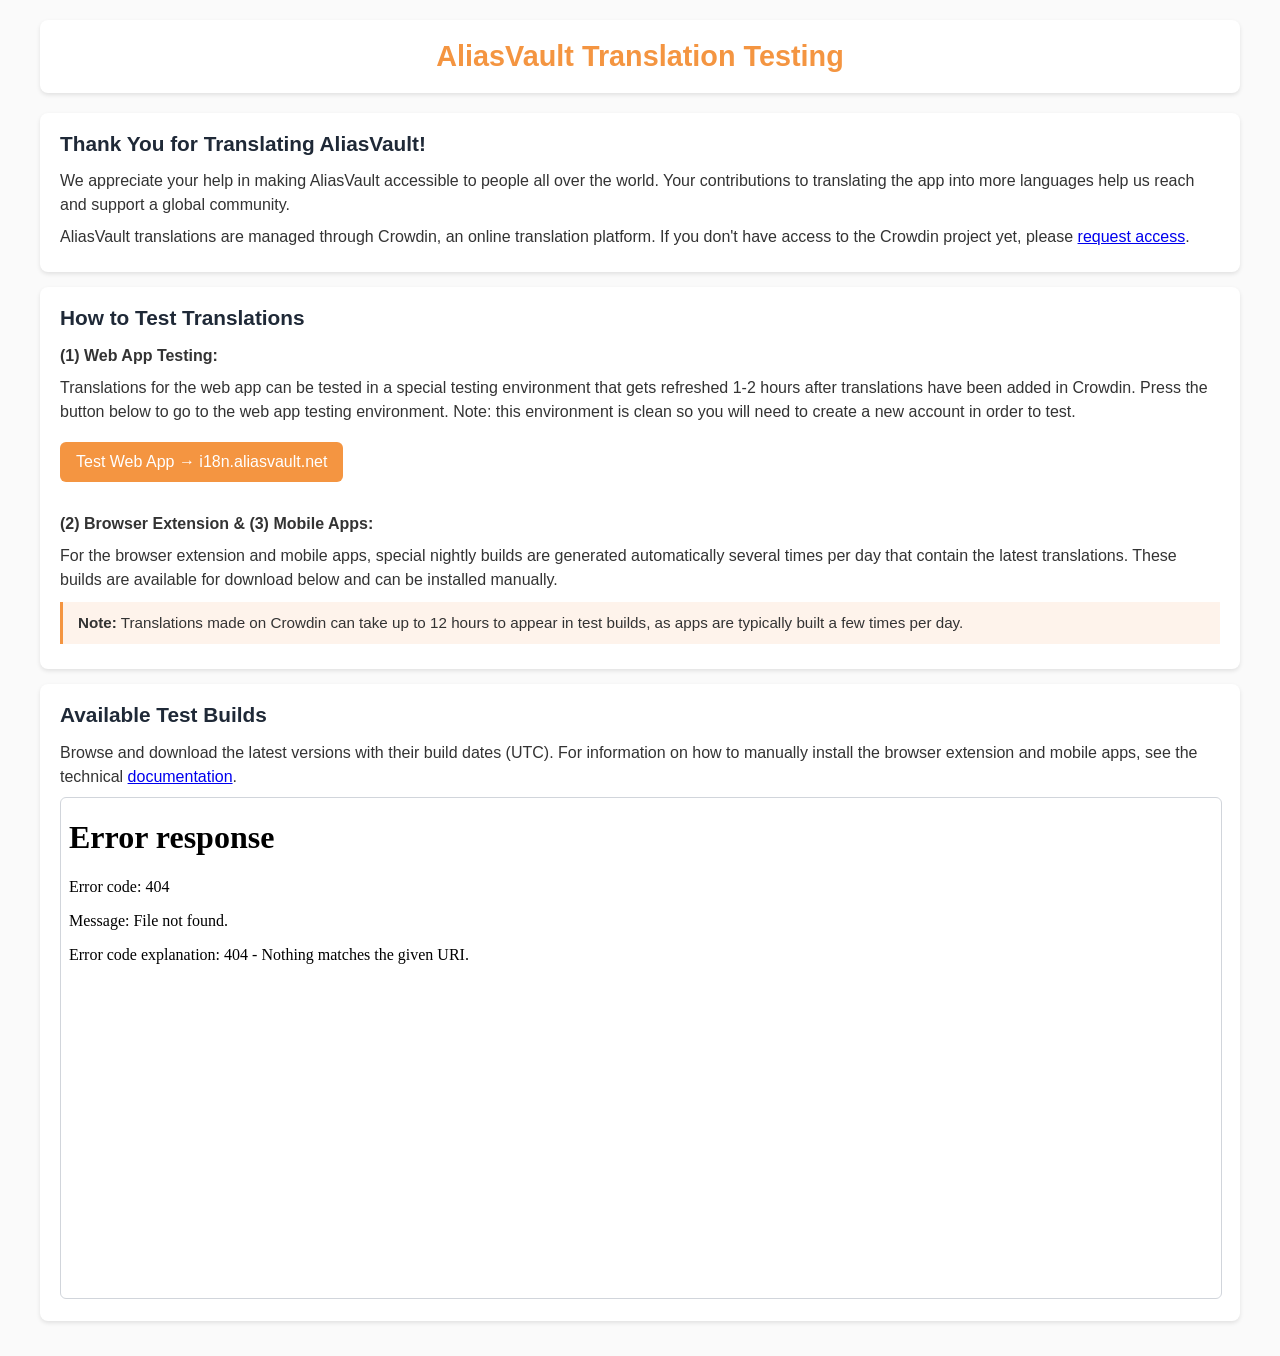
==== i18n/index.html @ f3545035 "Update index.html" ====
<!DOCTYPE html>
<html lang="en">
<head>
    <meta charset="UTF-8">
    <meta name="viewport" content="width=device-width, initial-scale=1.0">
    <title>AliasVault - Translation Testing</title>
    <style>
        body {
            font-family: -apple-system, BlinkMacSystemFont, 'Segoe UI', Roboto, sans-serif;
            max-width: 1200px;
            margin: 0 auto;
            padding: 20px;
            background: #fafafa;
            color: #333;
            line-height: 1.5;
        }

        .header {
            text-align: center;
            margin-bottom: 20px;
            padding: 15px;
            background: white;
            border-radius: 8px;
            box-shadow: 0 2px 4px rgba(0,0,0,0.1);
        }

        .header h1 {
            margin: 0;
            color: #f49541;
            font-size: 1.8em;
        }

        .section {
            background: white;
            margin: 15px 0;
            padding: 15px 20px;
            border-radius: 8px;
            box-shadow: 0 2px 4px rgba(0,0,0,0.1);
        }

        .section h2 {
            margin: 0 0 10px 0;
            color: #1f2937;
            font-size: 1.3em;
        }

        .section p {
            margin: 8px 0;
        }

        .test-link {
            display: inline-block;
            background: #f49541;
            color: white;
            padding: 8px 16px;
            border-radius: 6px;
            text-decoration: none;
            font-weight: 500;
            margin: 10px 0;
        }

        .test-link:hover {
            background: #e27f2e;
        }

        .note {
            background: #fef3eb;
            border-left: 3px solid #f49541;
            padding: 10px 15px;
            margin: 10px 0;
            font-size: 0.95em;
        }

        iframe {
            width: 100%;
            height: 500px;
            border: 1px solid #d1d5db;
            border-radius: 6px;
            background: white;
        }

        .link {
            color: #f49541;
            text-decoration: none;
        }

        .link:hover {
            text-decoration: underline;
        }
    </style>
</head>
<body>
    <div class="header">
        <h1>AliasVault Translation Testing</h1>
    </div>

    <div class="section">
        <h2>Thank You for Translating AliasVault!</h2>
        <p>
            We appreciate your help in making AliasVault accessible to people all over the world. Your contributions to translating the app into more languages help us reach and support a global community.
        </p>
        <p>
            AliasVault translations are managed through Crowdin, an online translation platform. If you don't have access to the Crowdin project yet, please <a href="https://crowdin.com/project/aliasvault" target="_blank">request access</a>.
        </p>
    </div>

    <div class="section">
        <h2>How to Test Translations</h2>

        <p><strong>(1) Web App Testing:</strong></p>
        <p>Translations for the web app can be tested in a special testing environment that gets refreshed 1-2 hours after translations have been added in Crowdin. Press the button below to go to the web app testing environment. Note: this environment is clean so you will need to create a new account in order to test.</p>
        <a href="https://i18n.aliasvault.net" class="test-link">Test Web App → i18n.aliasvault.net</a>

        <p style="margin-top: 20px;"><strong>(2) Browser Extension & (3) Mobile Apps:</strong></p>
        <p>For the browser extension and mobile apps, special nightly builds are generated automatically several times per day that contain the latest translations. These builds are available for download below and can be installed manually.</p>

        <div class="note">
            <strong>Note:</strong> Translations made on Crowdin can take up to 12 hours to appear in test builds, as apps are typically built a few times per day.
        </div>
    </div>

    <div class="section">
        <h2>Available Test Builds</h2>
        <p>Browse and download the latest versions with their build dates (UTC). For information on how to manually install the browser extension and mobile apps, see the technical <a href="https://docs.aliasvault.net/">documentation</a>.</p>
        <iframe src="/i18n/files/" title="Translation Build Files"></iframe>
    </div>
</body>
</html>
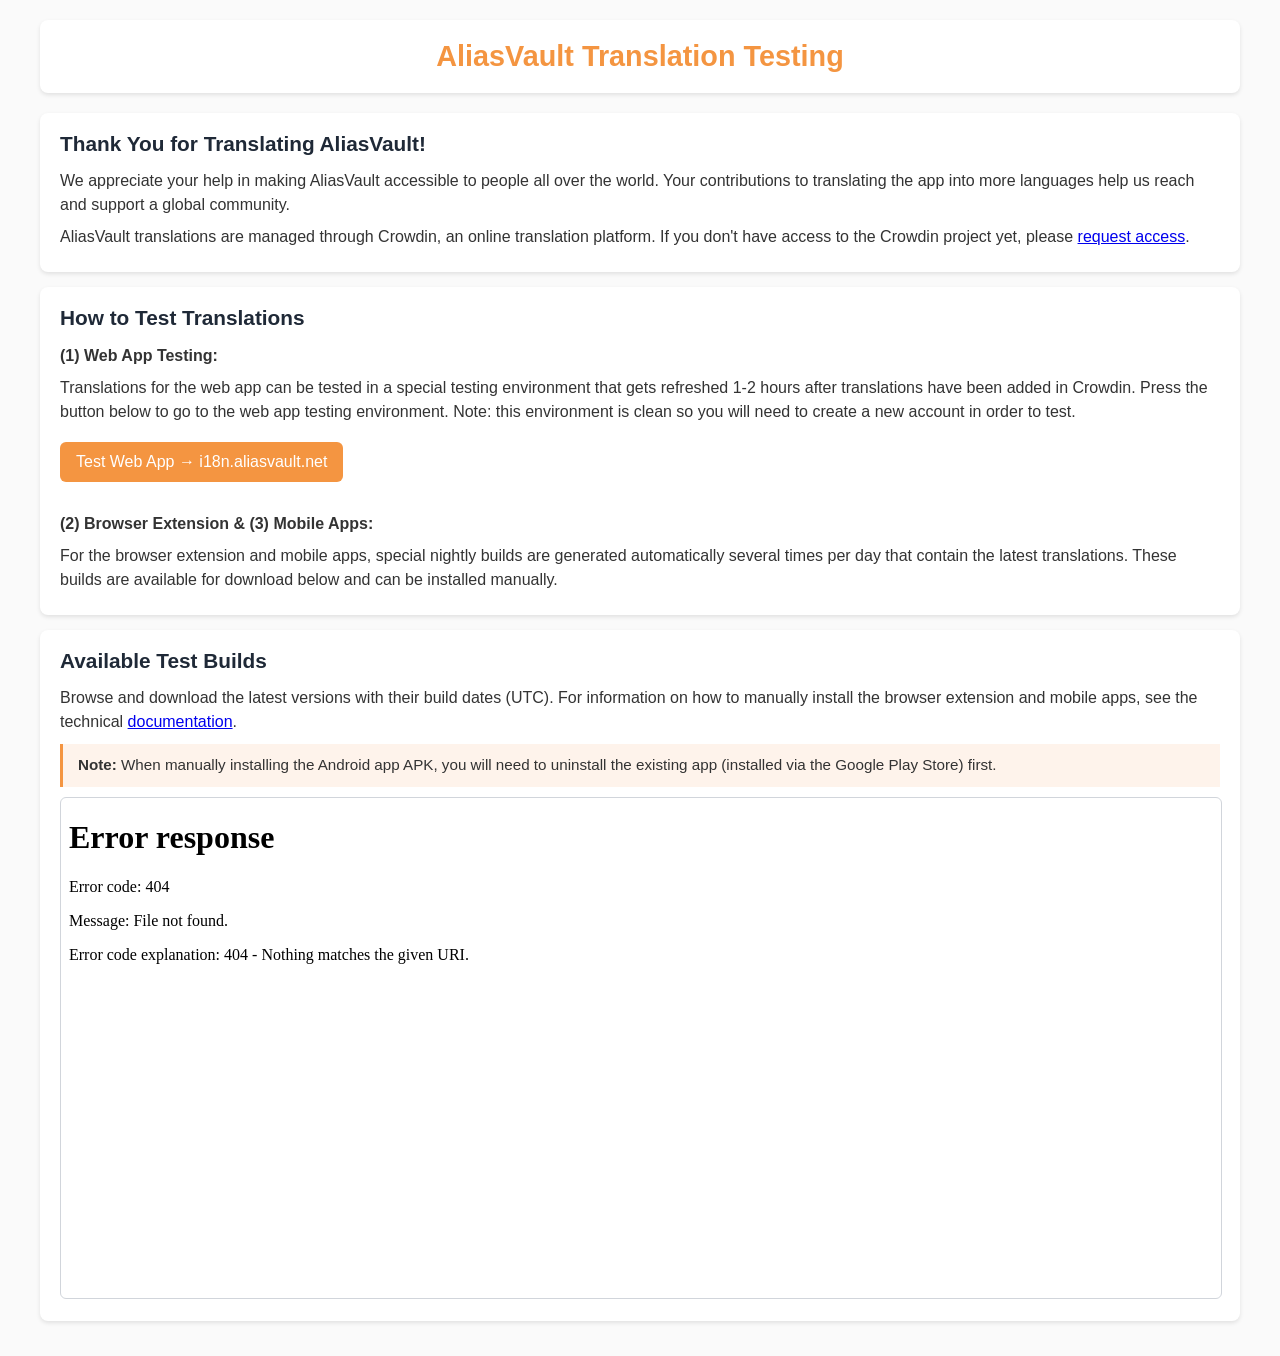
==== commit cd65cdc3: "Update index.html" ====
--- a/i18n/index.html
+++ b/i18n/index.html
@@ -113,15 +113,14 @@
 
         <p style="margin-top: 20px;"><strong>(2) Browser Extension & (3) Mobile Apps:</strong></p>
         <p>For the browser extension and mobile apps, special nightly builds are generated automatically several times per day that contain the latest translations. These builds are available for download below and can be installed manually.</p>
-
-        <div class="note">
-            <strong>Note:</strong> Translations made on Crowdin can take up to 12 hours to appear in test builds, as apps are typically built a few times per day.
-        </div>
     </div>
 
     <div class="section">
         <h2>Available Test Builds</h2>
         <p>Browse and download the latest versions with their build dates (UTC). For information on how to manually install the browser extension and mobile apps, see the technical <a href="https://docs.aliasvault.net/">documentation</a>.</p>
+        <div class="note">
+            <strong>Note:</strong> When manually installing the Android app APK, you will need to uninstall the existing app (installed via the Google Play Store) first.
+        </div>
         <iframe src="/i18n/files/" title="Translation Build Files"></iframe>
     </div>
 </body>
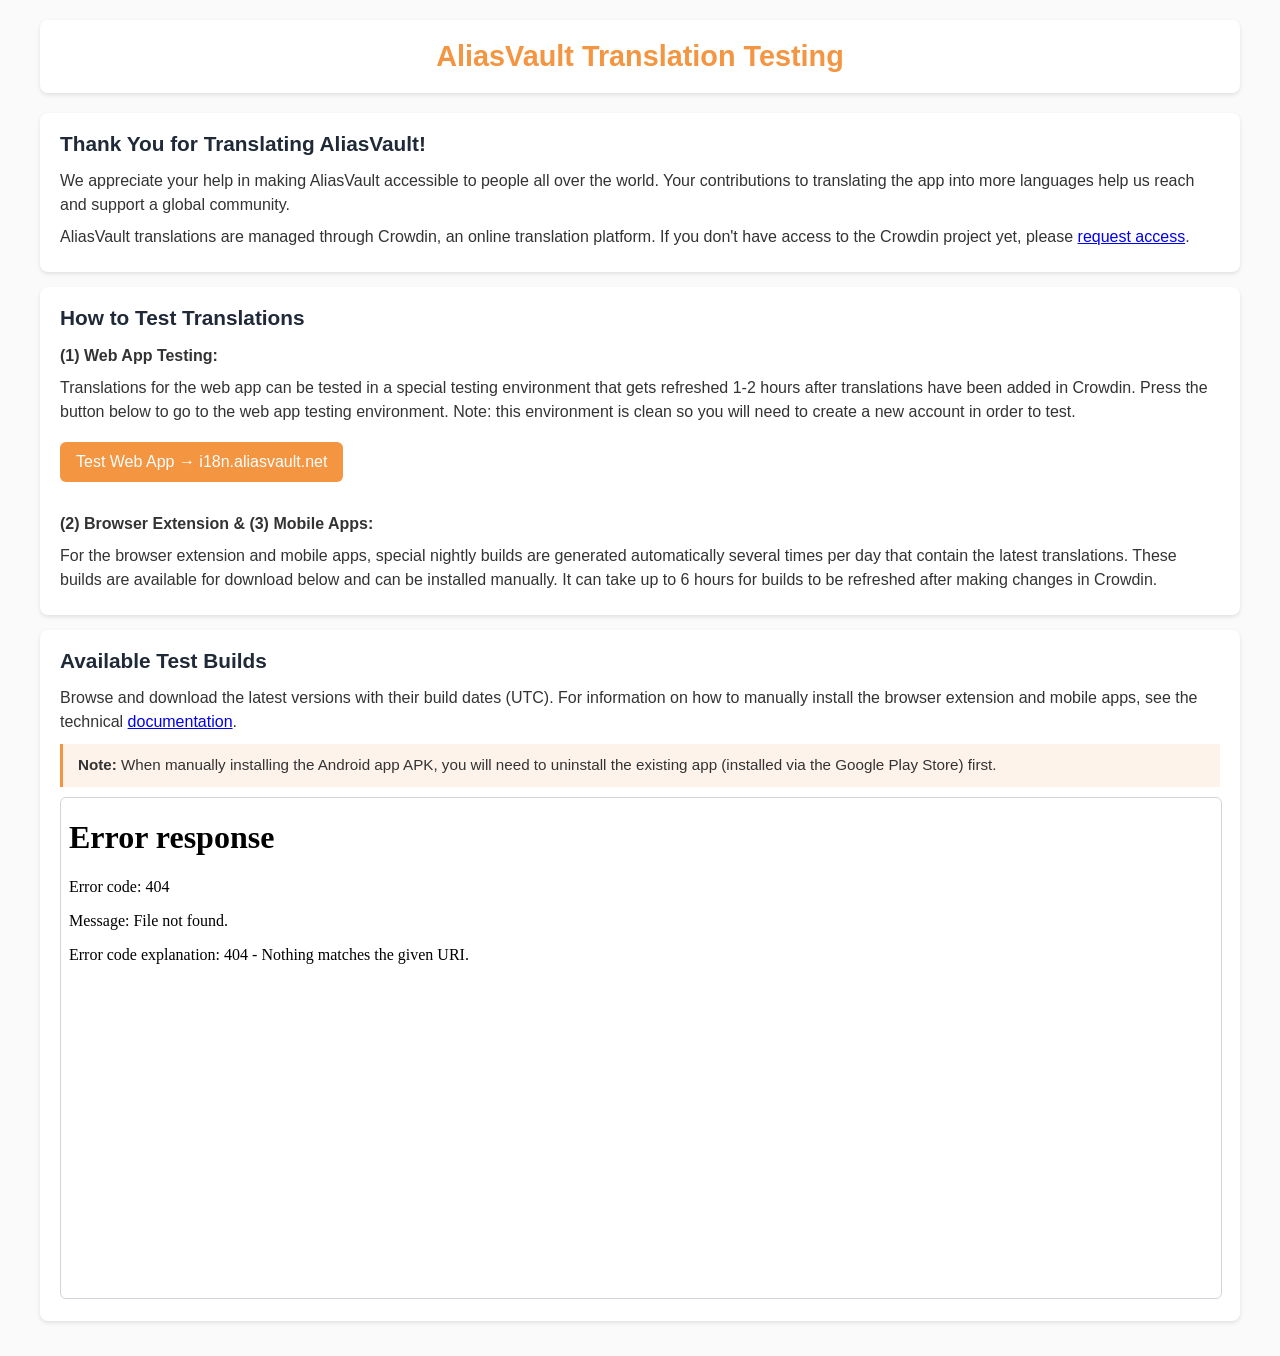
==== commit df4a9724: "Update index.html" ====
--- a/i18n/index.html
+++ b/i18n/index.html
@@ -112,7 +112,7 @@
         <a href="https://i18n.aliasvault.net" class="test-link">Test Web App → i18n.aliasvault.net</a>
 
         <p style="margin-top: 20px;"><strong>(2) Browser Extension & (3) Mobile Apps:</strong></p>
-        <p>For the browser extension and mobile apps, special nightly builds are generated automatically several times per day that contain the latest translations. These builds are available for download below and can be installed manually.</p>
+        <p>For the browser extension and mobile apps, special nightly builds are generated automatically several times per day that contain the latest translations. These builds are available for download below and can be installed manually. It can take up to 6 hours for builds to be refreshed after making changes in Crowdin.</p>
     </div>
 
     <div class="section">
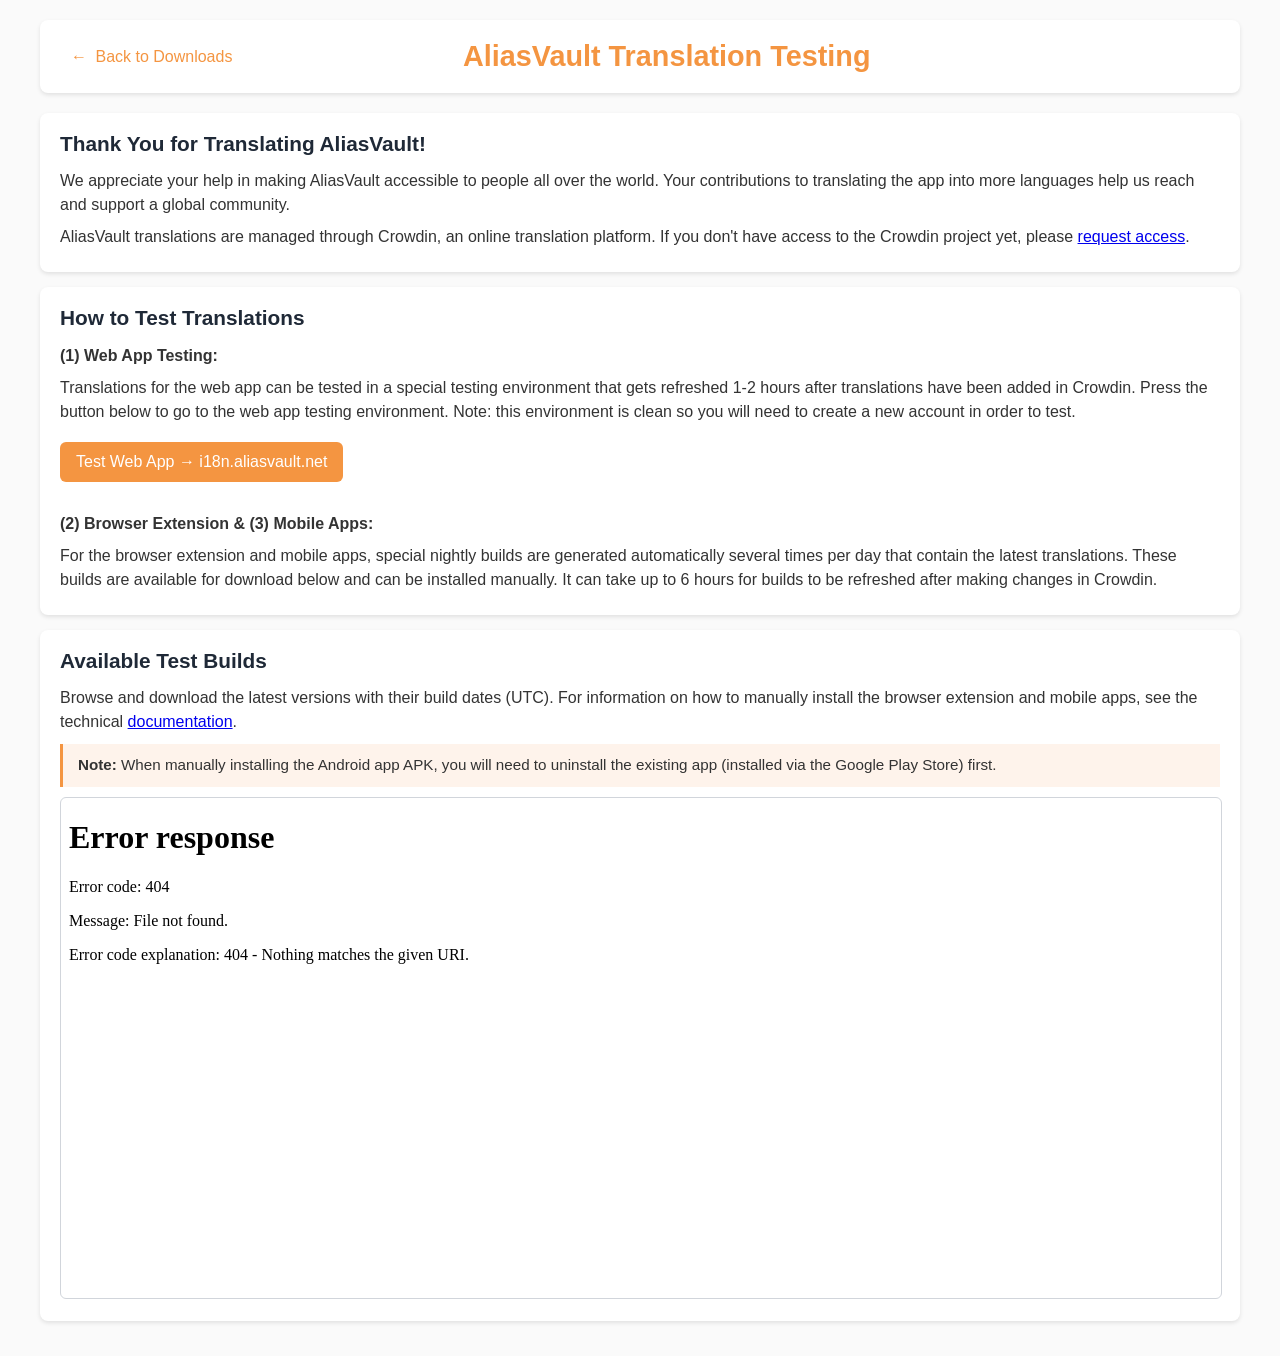
==== commit 094a8c7f: "Add back button" ====
--- a/i18n/index.html
+++ b/i18n/index.html
@@ -16,7 +16,9 @@
         }
 
         .header {
-            text-align: center;
+            display: flex;
+            align-items: center;
+            justify-content: space-between;
             margin-bottom: 20px;
             padding: 15px;
             background: white;
@@ -28,6 +30,8 @@
             margin: 0;
             color: #f49541;
             font-size: 1.8em;
+            flex: 1;
+            text-align: center;
         }
 
         .section {
@@ -87,11 +91,34 @@
         .link:hover {
             text-decoration: underline;
         }
+
+        .back-button {
+            display: inline-block;
+            color: #f49541;
+            text-decoration: none;
+            padding: 8px 16px;
+            font-weight: 500;
+            border-radius: 6px;
+            transition: all 0.2s ease;
+            white-space: nowrap;
+        }
+
+        .back-button:hover {
+            background: #fef3eb;
+            color: #e27f2e;
+        }
+
+        .back-button::before {
+            content: "← ";
+            margin-right: 4px;
+        }
     </style>
 </head>
 <body>
     <div class="header">
+        <a href="../" class="back-button">Back to Downloads</a>
         <h1>AliasVault Translation Testing</h1>
+        <div style="width: 140px;"></div>
     </div>
 
     <div class="section">
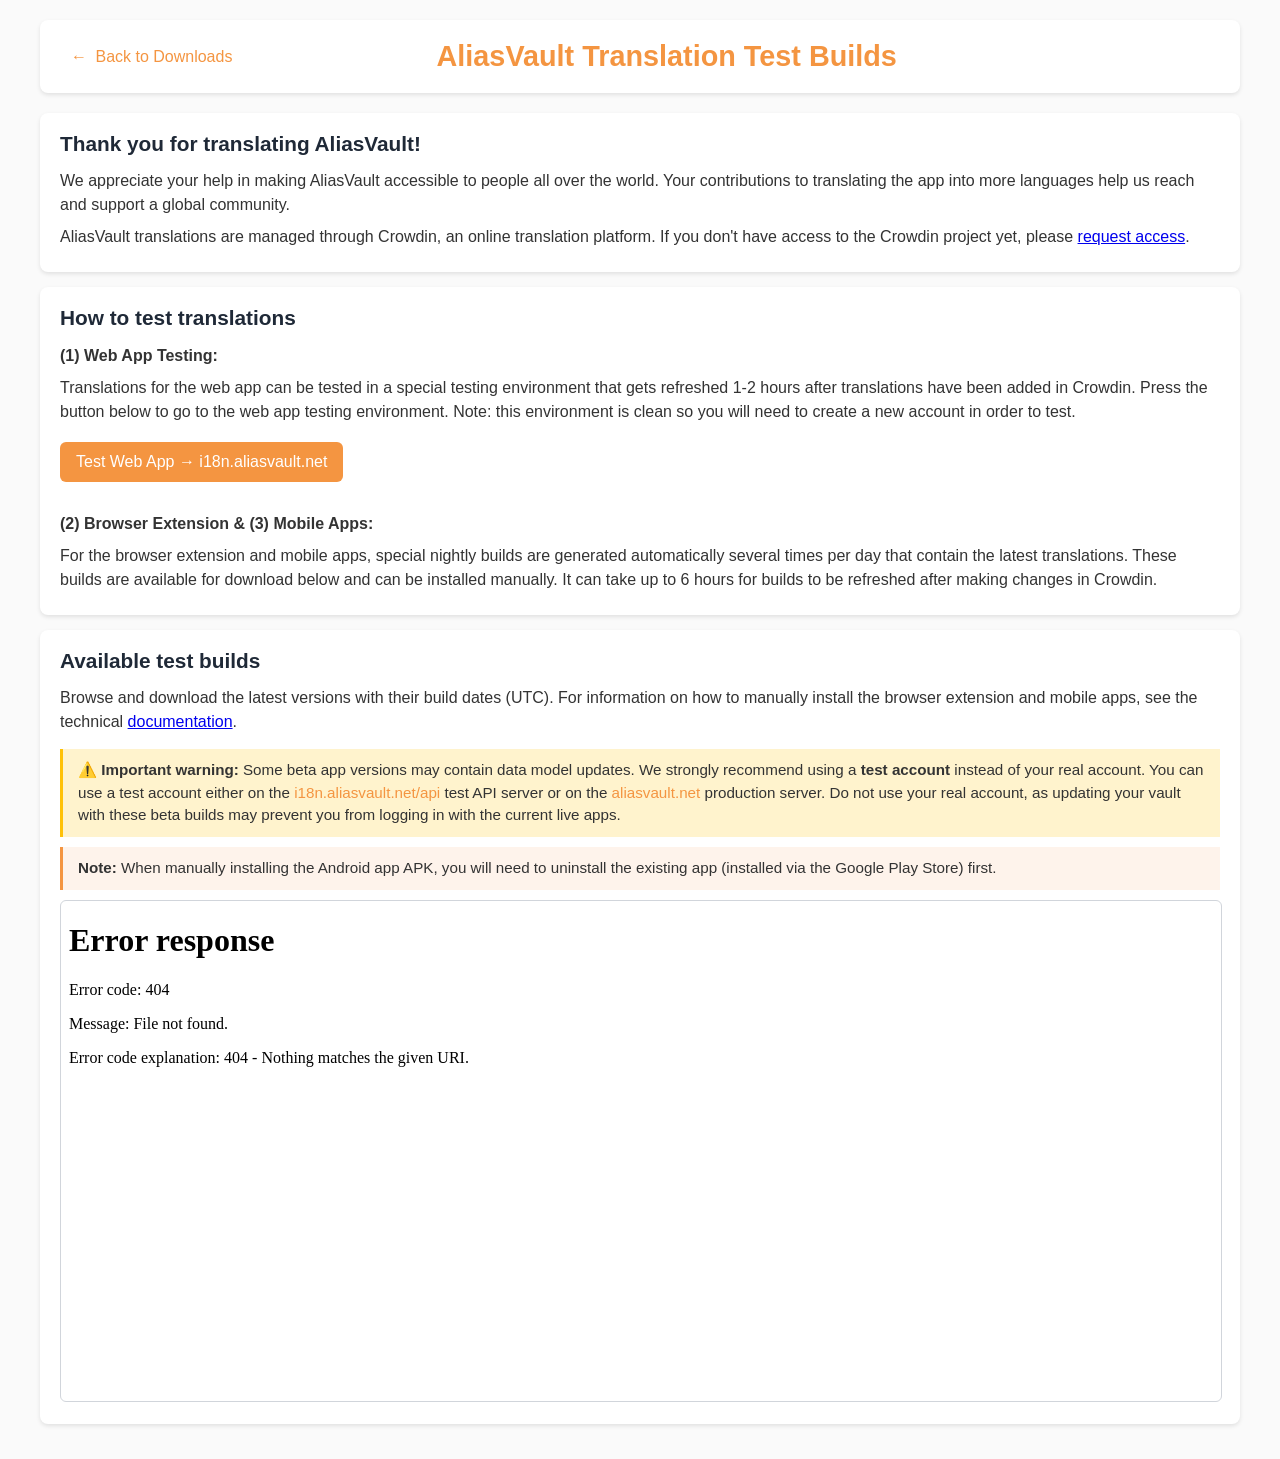
==== commit cc956b22: "Update instructions" ====
--- a/i18n/index.html
+++ b/i18n/index.html
@@ -117,12 +117,12 @@
 <body>
     <div class="header">
         <a href="../" class="back-button">Back to Downloads</a>
-        <h1>AliasVault Translation Testing</h1>
+        <h1>AliasVault Translation Test Builds</h1>
         <div style="width: 140px;"></div>
     </div>
 
     <div class="section">
-        <h2>Thank You for Translating AliasVault!</h2>
+        <h2>Thank you for translating AliasVault!</h2>
         <p>
             We appreciate your help in making AliasVault accessible to people all over the world. Your contributions to translating the app into more languages help us reach and support a global community.
         </p>
@@ -132,7 +132,7 @@
     </div>
 
     <div class="section">
-        <h2>How to Test Translations</h2>
+        <h2>How to test translations</h2>
 
         <p><strong>(1) Web App Testing:</strong></p>
         <p>Translations for the web app can be tested in a special testing environment that gets refreshed 1-2 hours after translations have been added in Crowdin. Press the button below to go to the web app testing environment. Note: this environment is clean so you will need to create a new account in order to test.</p>
@@ -143,8 +143,11 @@
     </div>
 
     <div class="section">
-        <h2>Available Test Builds</h2>
+        <h2>Available test builds</h2>
         <p>Browse and download the latest versions with their build dates (UTC). For information on how to manually install the browser extension and mobile apps, see the technical <a href="https://docs.aliasvault.net/">documentation</a>.</p>
+        <div class="note" style="background: #fff3cd; border-left-color: #ffc107; margin-top: 15px;">
+            <strong>⚠️ Important warning:</strong> Some beta app versions may contain data model updates. We strongly recommend using a <strong>test account</strong> instead of your real account. You can use a test account either on the <a href="https://i18n.aliasvault.net/api" class="link">i18n.aliasvault.net/api</a> test API server or on the <a href="https://aliasvault.net" class="link">aliasvault.net</a> production server. Do not use your real account, as updating your vault with these beta builds may prevent you from logging in with the current live apps.
+        </div>
         <div class="note">
             <strong>Note:</strong> When manually installing the Android app APK, you will need to uninstall the existing app (installed via the Google Play Store) first.
         </div>
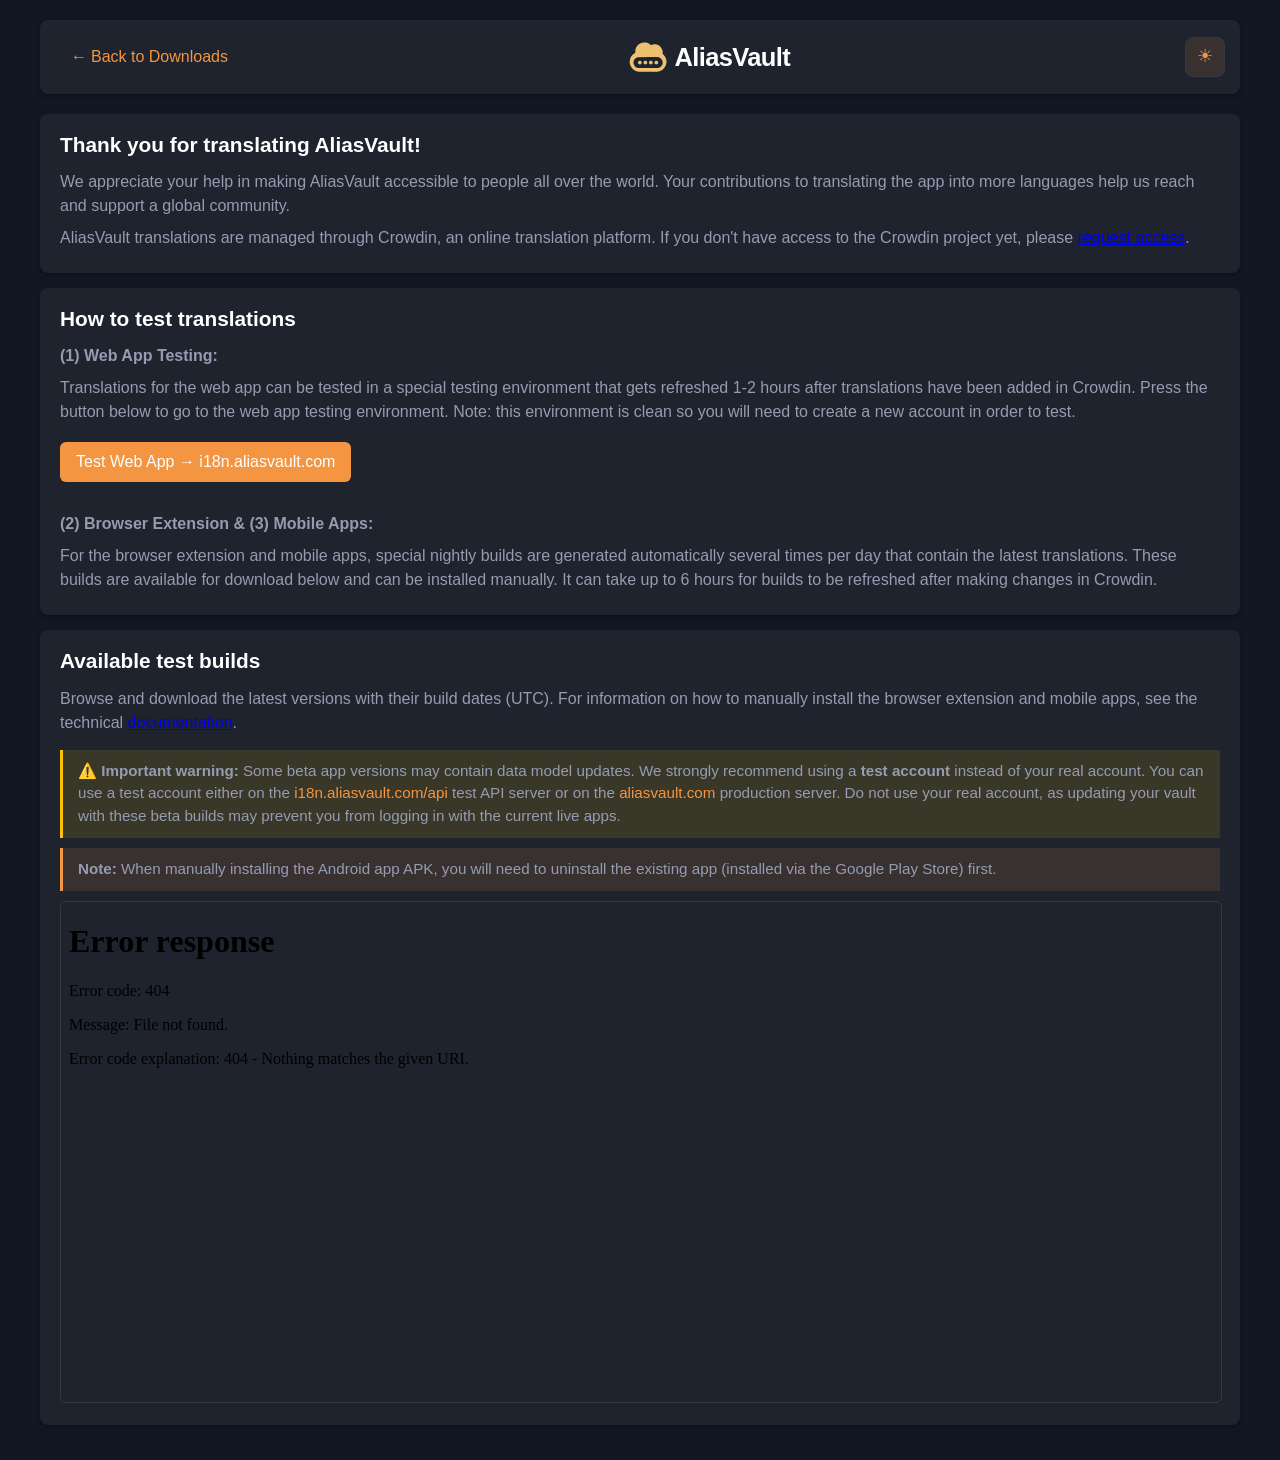
==== commit 76a1f6be: "Update theme and update links from aliasvault.net to aliasvault.com domain" ====
--- a/i18n/index.html
+++ b/i18n/index.html
@@ -4,121 +4,22 @@
     <meta charset="UTF-8">
     <meta name="viewport" content="width=device-width, initial-scale=1.0">
     <title>AliasVault - Translation Testing</title>
-    <style>
-        body {
-            font-family: -apple-system, BlinkMacSystemFont, 'Segoe UI', Roboto, sans-serif;
-            max-width: 1200px;
-            margin: 0 auto;
-            padding: 20px;
-            background: #fafafa;
-            color: #333;
-            line-height: 1.5;
-        }
-
-        .header {
-            display: flex;
-            align-items: center;
-            justify-content: space-between;
-            margin-bottom: 20px;
-            padding: 15px;
-            background: white;
-            border-radius: 8px;
-            box-shadow: 0 2px 4px rgba(0,0,0,0.1);
-        }
-
-        .header h1 {
-            margin: 0;
-            color: #f49541;
-            font-size: 1.8em;
-            flex: 1;
-            text-align: center;
-        }
-
-        .section {
-            background: white;
-            margin: 15px 0;
-            padding: 15px 20px;
-            border-radius: 8px;
-            box-shadow: 0 2px 4px rgba(0,0,0,0.1);
-        }
-
-        .section h2 {
-            margin: 0 0 10px 0;
-            color: #1f2937;
-            font-size: 1.3em;
-        }
-
-        .section p {
-            margin: 8px 0;
-        }
-
-        .test-link {
-            display: inline-block;
-            background: #f49541;
-            color: white;
-            padding: 8px 16px;
-            border-radius: 6px;
-            text-decoration: none;
-            font-weight: 500;
-            margin: 10px 0;
-        }
-
-        .test-link:hover {
-            background: #e27f2e;
-        }
-
-        .note {
-            background: #fef3eb;
-            border-left: 3px solid #f49541;
-            padding: 10px 15px;
-            margin: 10px 0;
-            font-size: 0.95em;
-        }
-
-        iframe {
-            width: 100%;
-            height: 500px;
-            border: 1px solid #d1d5db;
-            border-radius: 6px;
-            background: white;
-        }
-
-        .link {
-            color: #f49541;
-            text-decoration: none;
-        }
-
-        .link:hover {
-            text-decoration: underline;
-        }
-
-        .back-button {
-            display: inline-block;
-            color: #f49541;
-            text-decoration: none;
-            padding: 8px 16px;
-            font-weight: 500;
-            border-radius: 6px;
-            transition: all 0.2s ease;
-            white-space: nowrap;
-        }
-
-        .back-button:hover {
-            background: #fef3eb;
-            color: #e27f2e;
-        }
-
-        .back-button::before {
-            content: "← ";
-            margin-right: 4px;
-        }
-    </style>
+    <script>
+        // Apply saved theme before render to avoid a flash; default to dark.
+        (function () {
+            var t = localStorage.getItem('theme') || 'dark';
+            document.documentElement.setAttribute('data-theme', t);
+        })();
+    </script>
+    <link rel="stylesheet" href="../theme.css">
 </head>
 <body>
     <div class="header">
         <a href="../" class="back-button">Back to Downloads</a>
-        <h1>AliasVault Translation Test Builds</h1>
-        <div style="width: 140px;"></div>
+        <a href="https://www.aliasvault.com/" class="logo" aria-label="AliasVault home">
+            <svg xmlns="http://www.w3.org/2000/svg" viewBox="0 0 2000 500" role="img" aria-label="AliasVault"><path d="m459.87 294.95c0.016205 5.4005 0.03241 10.801-0.35022 16.873-1.111 6.3392-1.1941 12.173-2.6351 17.649-10.922 41.508-36.731 69.481-77.351 83.408-7.2157 2.4739-14.972 3.3702-22.479 4.995-23.629 0.042205-47.257 0.11453-70.886 0.12027-46.762 0.011322-93.523-0.01416-140.95-0.43411-8.59-2.0024-16.766-2.8352-24.398-5.3326-21.595-7.0666-39.523-19.656-53.708-37.552-10.227-12.903-17.579-27.17-21.28-43.221-1.475-6.3967-2.4711-12.904-3.6852-19.361-0.051849-5.747-0.1037-11.494 0.26915-17.886 4.159-42.973 27.68-71.638 63.562-92.153 0-0.70761-0.001961-1.6988 3.12e-4 -2.69 0.022484-9.8293-1.3071-19.894 0.35664-29.438 3.2391-18.579 11.08-35.272 23.763-49.773 12.098-13.832 26.457-23.989 43.609-30.029 7.813-2.7512 16.14-4.0417 24.234-5.9948 7.392-0.025734 14.784-0.05146 22.835 0.32253 4.1959 0.95392 7.7946 1.2538 11.258 2.1053 17.16 4.2192 32.287 12.176 45.469 24.104 2.2558 2.0411 4.372 6.6241 9.621 3.868 16.839-8.8419 34.718-11.597 53.603-8.594 16.791 2.6699 31.602 9.4308 44.236 20.636 11.531 10.227 19.84 22.841 25.393 37.236 6.3436 16.445 10.389 33.163 6.0798 49.389 7.9587 8.9321 15.807 16.704 22.421 25.414 9.162 12.065 15.33 25.746 18.144 40.776 0.97046 5.1848 1.9111 10.375 2.8654 15.563m-71.597 71.012c5.5615-5.2284 12.002-9.7986 16.508-15.817 10.474-13.992 14.333-29.916 11.288-47.446-2.2496-12.95-8.1973-24.076-17.243-33.063-12.746-12.663-28.865-18.614-46.786-18.569-69.912 0.17712-139.82 0.56831-209.74 0.96176-15.922 0.089599-29.168 7.4209-39.685 18.296-14.45 14.944-20.408 33.343-16.655 54.368 2.2763 12.754 8.2167 23.748 17.158 32.66 13.299 13.255 30.097 18.653 48.728 18.651 59.321-0.005188 118.64 0.042358 177.96-0.046601 9.5912-0.014374 19.181-0.86588 28.773-0.88855 10.649-0.025146 19.978-3.825 29.687-9.1074z" fill="#EEC170"></path><path d="m162.77 293c15.654 4.3883 20.627 22.967 10.304 34.98-5.3104 6.1795-14.817 8.3208-24.278 5.0472-7.0723-2.4471-12.332-10.362-12.876-17.933-1.0451-14.542 11.089-23.176 21.705-23.046 1.5794 0.019287 3.1517 0.61566 5.1461 0.95184z" fill="#EEC170"></path><path d="m227.18 293.64c7.8499 2.3973 11.938 8.2143 13.524 15.077 1.8591 8.0439-0.44817 15.706-7.1588 21.121-6.7633 5.4572-14.417 6.8794-22.578 3.1483-8.2972-3.7933-12.836-10.849-12.736-19.438 0.1687-14.497 14.13-25.368 28.948-19.908z" fill="#EEC170"></path><path d="m261.57 319.07c-2.495-14.418 4.6853-22.603 14.596-26.108 9.8945-3.4995 23.181 3.4303 26.267 13.779 4.6504 15.591-7.1651 29.064-21.665 28.161-8.5254-0.53088-17.202-6.5094-19.198-15.831z" fill="#EEC170"></path><path d="m336.91 333.41c-9.0175-4.2491-15.337-14.349-13.829-21.682 3.0825-14.989 13.341-20.304 23.018-19.585 10.653 0.79141 17.93 7.407 19.765 17.547 1.9588 10.824-4.1171 19.939-13.494 23.703-5.272 2.1162-10.091 1.5086-15.46 0.017883z" fill="#EEC170"></path><text x="550" y="355" font-family="Arial, Helvetica, sans-serif" font-weight="700" font-size="290" letter-spacing="-7" fill="currentColor">AliasVault</text></svg>
+        </a>
+        <button type="button" class="theme-toggle" onclick="toggleTheme()" aria-label="Toggle light/dark theme" title="Toggle light/dark theme"></button>
     </div>
 
     <div class="section">
@@ -136,7 +37,7 @@
 
         <p><strong>(1) Web App Testing:</strong></p>
         <p>Translations for the web app can be tested in a special testing environment that gets refreshed 1-2 hours after translations have been added in Crowdin. Press the button below to go to the web app testing environment. Note: this environment is clean so you will need to create a new account in order to test.</p>
-        <a href="https://i18n.aliasvault.net" class="test-link">Test Web App → i18n.aliasvault.net</a>
+        <a href="https://i18n.aliasvault.com" class="test-link">Test Web App → i18n.aliasvault.com</a>
 
         <p style="margin-top: 20px;"><strong>(2) Browser Extension & (3) Mobile Apps:</strong></p>
         <p>For the browser extension and mobile apps, special nightly builds are generated automatically several times per day that contain the latest translations. These builds are available for download below and can be installed manually. It can take up to 6 hours for builds to be refreshed after making changes in Crowdin.</p>
@@ -144,14 +45,22 @@
 
     <div class="section">
         <h2>Available test builds</h2>
-        <p>Browse and download the latest versions with their build dates (UTC). For information on how to manually install the browser extension and mobile apps, see the technical <a href="https://docs.aliasvault.net/">documentation</a>.</p>
-        <div class="note" style="background: #fff3cd; border-left-color: #ffc107; margin-top: 15px;">
-            <strong>⚠️ Important warning:</strong> Some beta app versions may contain data model updates. We strongly recommend using a <strong>test account</strong> instead of your real account. You can use a test account either on the <a href="https://i18n.aliasvault.net/api" class="link">i18n.aliasvault.net/api</a> test API server or on the <a href="https://aliasvault.net" class="link">aliasvault.net</a> production server. Do not use your real account, as updating your vault with these beta builds may prevent you from logging in with the current live apps.
+        <p>Browse and download the latest versions with their build dates (UTC). For information on how to manually install the browser extension and mobile apps, see the technical <a href="https://docs.aliasvault.com/">documentation</a>.</p>
+        <div class="note warning">
+            <strong>⚠️ Important warning:</strong> Some beta app versions may contain data model updates. We strongly recommend using a <strong>test account</strong> instead of your real account. You can use a test account either on the <a href="https://i18n.aliasvault.com/api" class="link">i18n.aliasvault.com/api</a> test API server or on the <a href="https://aliasvault.com" class="link">aliasvault.com</a> production server. Do not use your real account, as updating your vault with these beta builds may prevent you from logging in with the current live apps.
         </div>
         <div class="note">
             <strong>Note:</strong> When manually installing the Android app APK, you will need to uninstall the existing app (installed via the Google Play Store) first.
         </div>
         <iframe src="/i18n/files/" title="Translation Build Files"></iframe>
     </div>
+
+    <script>
+        function toggleTheme() {
+            var next = document.documentElement.getAttribute('data-theme') === 'light' ? 'dark' : 'light';
+            document.documentElement.setAttribute('data-theme', next);
+            localStorage.setItem('theme', next);
+        }
+    </script>
 </body>
 </html>
--- a/theme.css
+++ b/theme.css
@@ -0,0 +1,256 @@
+/* ==========================================================================
+   AliasVault downloads theme
+   ========================================================================== */
+
+:root,
+:root[data-theme="dark"] {
+    --bg: #121723;             /* website dark:bg-black */
+    --card-bg: #1E232E;        /* gray-dark */
+    --heading: #FFFFFF;
+    --text: #959CB1;           /* body-color dark */
+    --muted: #788293;          /* body-color */
+    --border: #353943;         /* stroke dark */
+    --primary: #f49541;
+    --primary-hover: #f6a752;  /* lighter on dark looks nicer */
+    --primary-soft: rgba(244, 149, 65, 0.12);
+    --primary-soft-hover: rgba(244, 149, 65, 0.2);
+    --on-primary: #ffffff;
+    --shadow: 0 2px 4px rgba(0, 0, 0, 0.35);
+    --warning-bg: rgba(255, 193, 7, 0.12);
+    --warning-border: #ffc107;
+    --toggle-icon: "\2600"; /* ☀ — click to go light */
+}
+
+:root[data-theme="light"] {
+    --bg: #fafafa;
+    --card-bg: #ffffff;
+    --heading: #1f2937;
+    --text: #333333;
+    --muted: #666666;
+    --border: #E3E8EF;         /* stroke */
+    --primary: #f49541;
+    --primary-hover: #e27f2e;
+    --primary-soft: #fef3eb;
+    --primary-soft-hover: #fef9f5;
+    --on-primary: #ffffff;
+    --shadow: 0 2px 4px rgba(0, 0, 0, 0.1);
+    --warning-bg: #fff3cd;
+    --warning-border: #ffc107;
+    --toggle-icon: "\1F319"; /* 🌙 — click to go dark */
+}
+
+body {
+    font-family: -apple-system, BlinkMacSystemFont, 'Segoe UI', Roboto, sans-serif;
+    max-width: 1200px;
+    margin: 0 auto;
+    padding: 20px;
+    background: var(--bg);
+    color: var(--text);
+    line-height: 1.5;
+    transition: background 0.2s ease, color 0.2s ease;
+}
+
+.header {
+    display: flex;
+    align-items: center;
+    justify-content: space-between;
+    gap: 12px;
+    margin-bottom: 20px;
+    padding: 15px;
+    background: var(--card-bg);
+    border-radius: 8px;
+    box-shadow: var(--shadow);
+}
+
+.header h1 {
+    margin: 0;
+    color: var(--primary);
+    font-size: 1.8em;
+    flex: 1;
+    text-align: center;
+}
+
+/* Brand logo: gold mark is fixed (#EEC170); the wordmark uses currentColor,
+   so it follows --heading — white in dark mode, dark slate in light mode. */
+.logo {
+    flex: 1;
+    display: inline-flex;
+    align-items: center;
+    justify-content: center;
+    color: var(--heading);
+    text-decoration: none;
+    min-width: 0;
+}
+
+.logo svg {
+    display: block;
+    height: 44px;
+    width: auto;
+    max-width: 100%;
+}
+
+.section {
+    background: var(--card-bg);
+    margin: 15px 0;
+    padding: 15px 20px;
+    border-radius: 8px;
+    box-shadow: var(--shadow);
+}
+
+.section h2 {
+    margin: 0 0 10px 0;
+    color: var(--heading);
+    font-size: 1.3em;
+}
+
+.section h2 a {
+    color: var(--primary);
+    text-decoration: none;
+    display: block;
+    padding: 12px 16px;
+    background: var(--primary-soft);
+    border-left: 4px solid var(--primary);
+    border-radius: 4px;
+    cursor: pointer;
+    transition: all 0.2s ease;
+    margin: -15px -20px 15px -20px;
+}
+
+.section h2 a:hover {
+    background: var(--primary-soft-hover);
+    border-left-color: var(--primary-hover);
+    color: var(--primary-hover);
+    padding-left: 20px;
+}
+
+.section p {
+    margin: 8px 0;
+}
+
+.muted {
+    margin-top: 10px;
+    color: var(--muted);
+    font-size: 0.9em;
+}
+
+.download-link {
+    display: block;
+    background: var(--primary);
+    color: var(--on-primary);
+    padding: 12px 16px;
+    border-radius: 6px;
+    text-decoration: none;
+    font-weight: 500;
+    margin: 15px 0;
+    text-align: center;
+    width: 100%;
+    box-sizing: border-box;
+    transition: background 0.2s ease;
+}
+
+.download-link:hover {
+    background: var(--primary-hover);
+}
+
+.test-link {
+    display: inline-block;
+    background: var(--primary);
+    color: var(--on-primary);
+    padding: 8px 16px;
+    border-radius: 6px;
+    text-decoration: none;
+    font-weight: 500;
+    margin: 10px 0;
+    transition: background 0.2s ease;
+}
+
+.test-link:hover {
+    background: var(--primary-hover);
+}
+
+.note {
+    background: var(--primary-soft);
+    border-left: 3px solid var(--primary);
+    padding: 10px 15px;
+    margin: 10px 0;
+    font-size: 0.95em;
+}
+
+.note.warning {
+    background: var(--warning-bg);
+    border-left-color: var(--warning-border);
+    margin-top: 15px;
+}
+
+.link {
+    color: var(--primary);
+    text-decoration: none;
+}
+
+.link:hover {
+    text-decoration: underline;
+}
+
+.download-grid {
+    display: grid;
+    grid-template-columns: repeat(auto-fit, minmax(200px, 1fr));
+    gap: 10px;
+    margin: 15px 0;
+}
+
+iframe {
+    width: 100%;
+    height: 500px;
+    border: 1px solid var(--border);
+    border-radius: 6px;
+    background: var(--card-bg);
+}
+
+.back-button {
+    display: inline-block;
+    color: var(--primary);
+    text-decoration: none;
+    padding: 8px 16px;
+    font-weight: 500;
+    border-radius: 6px;
+    transition: all 0.2s ease;
+    white-space: nowrap;
+}
+
+.back-button:hover {
+    background: var(--primary-soft);
+    color: var(--primary-hover);
+}
+
+.back-button::before {
+    content: "\2190 "; /* ← */
+    margin-right: 4px;
+}
+
+/* Theme toggle button (light/dark switch) */
+.theme-toggle {
+    flex: 0 0 auto;
+    width: 40px;
+    height: 40px;
+    display: inline-flex;
+    align-items: center;
+    justify-content: center;
+    padding: 0;
+    background: var(--primary-soft);
+    color: var(--primary);
+    border: 1px solid var(--border);
+    border-radius: 8px;
+    cursor: pointer;
+    font-size: 1.1em;
+    line-height: 1;
+    transition: all 0.2s ease;
+}
+
+.theme-toggle:hover {
+    background: var(--primary-soft-hover);
+    border-color: var(--primary);
+}
+
+.theme-toggle::before {
+    content: var(--toggle-icon);
+}
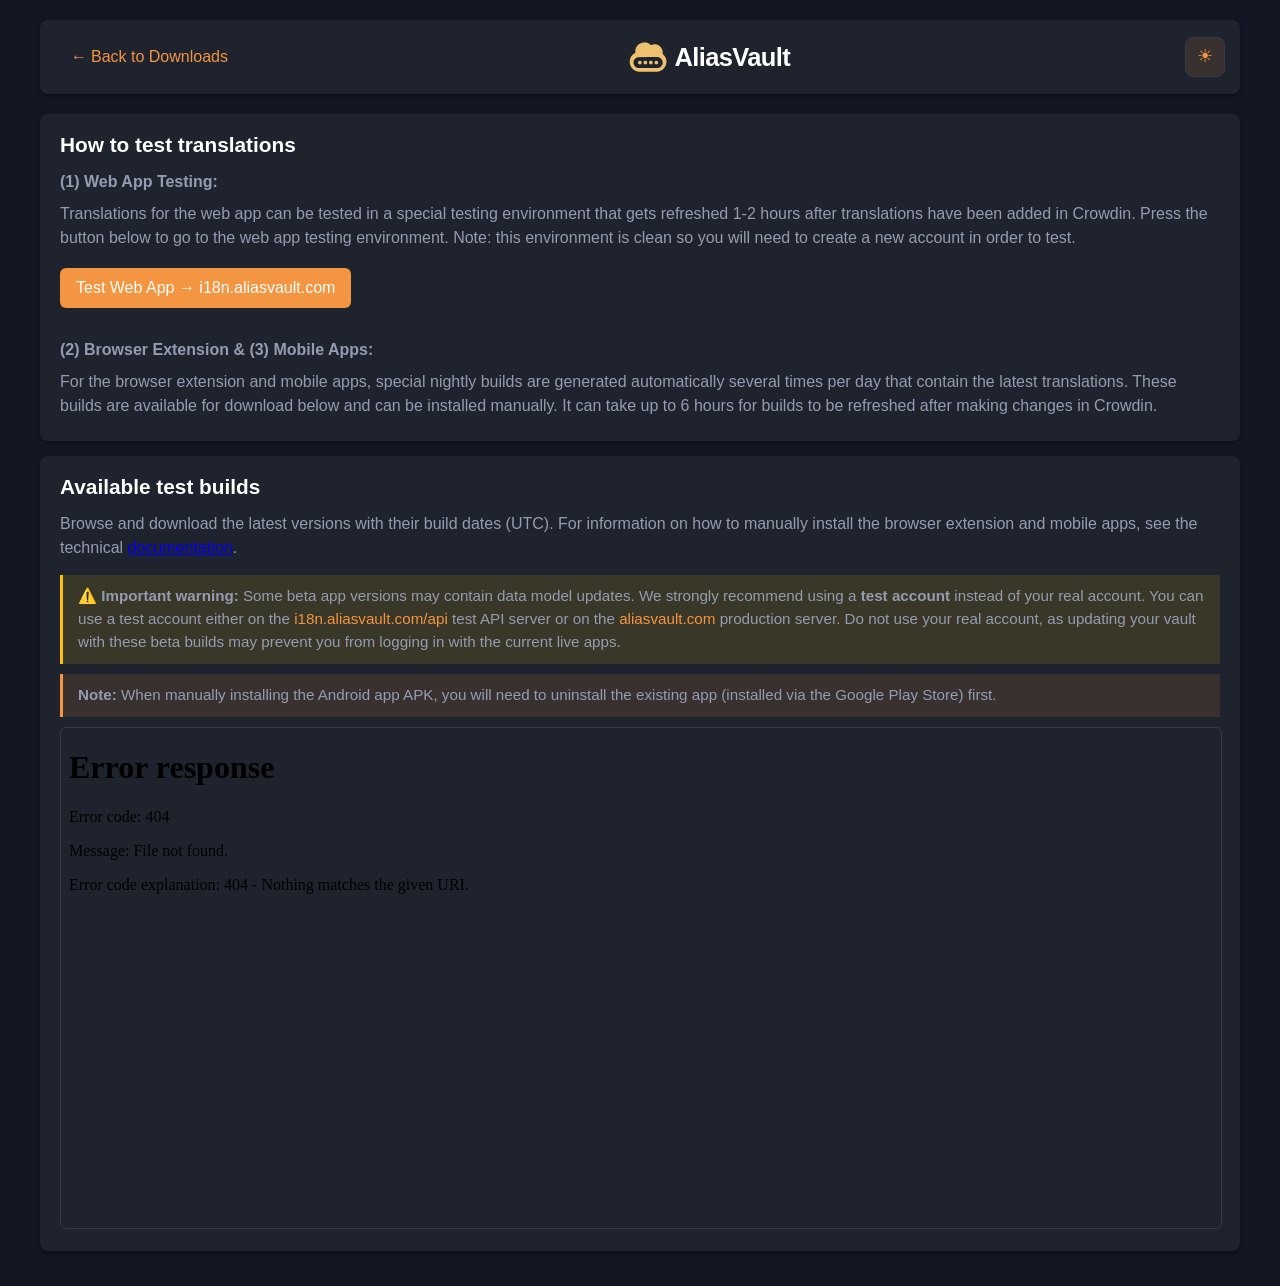
==== commit d903df5f: "Update index.html" ====
--- a/i18n/index.html
+++ b/i18n/index.html
@@ -20,16 +20,6 @@
             <svg xmlns="http://www.w3.org/2000/svg" viewBox="0 0 2000 500" role="img" aria-label="AliasVault"><path d="m459.87 294.95c0.016205 5.4005 0.03241 10.801-0.35022 16.873-1.111 6.3392-1.1941 12.173-2.6351 17.649-10.922 41.508-36.731 69.481-77.351 83.408-7.2157 2.4739-14.972 3.3702-22.479 4.995-23.629 0.042205-47.257 0.11453-70.886 0.12027-46.762 0.011322-93.523-0.01416-140.95-0.43411-8.59-2.0024-16.766-2.8352-24.398-5.3326-21.595-7.0666-39.523-19.656-53.708-37.552-10.227-12.903-17.579-27.17-21.28-43.221-1.475-6.3967-2.4711-12.904-3.6852-19.361-0.051849-5.747-0.1037-11.494 0.26915-17.886 4.159-42.973 27.68-71.638 63.562-92.153 0-0.70761-0.001961-1.6988 3.12e-4 -2.69 0.022484-9.8293-1.3071-19.894 0.35664-29.438 3.2391-18.579 11.08-35.272 23.763-49.773 12.098-13.832 26.457-23.989 43.609-30.029 7.813-2.7512 16.14-4.0417 24.234-5.9948 7.392-0.025734 14.784-0.05146 22.835 0.32253 4.1959 0.95392 7.7946 1.2538 11.258 2.1053 17.16 4.2192 32.287 12.176 45.469 24.104 2.2558 2.0411 4.372 6.6241 9.621 3.868 16.839-8.8419 34.718-11.597 53.603-8.594 16.791 2.6699 31.602 9.4308 44.236 20.636 11.531 10.227 19.84 22.841 25.393 37.236 6.3436 16.445 10.389 33.163 6.0798 49.389 7.9587 8.9321 15.807 16.704 22.421 25.414 9.162 12.065 15.33 25.746 18.144 40.776 0.97046 5.1848 1.9111 10.375 2.8654 15.563m-71.597 71.012c5.5615-5.2284 12.002-9.7986 16.508-15.817 10.474-13.992 14.333-29.916 11.288-47.446-2.2496-12.95-8.1973-24.076-17.243-33.063-12.746-12.663-28.865-18.614-46.786-18.569-69.912 0.17712-139.82 0.56831-209.74 0.96176-15.922 0.089599-29.168 7.4209-39.685 18.296-14.45 14.944-20.408 33.343-16.655 54.368 2.2763 12.754 8.2167 23.748 17.158 32.66 13.299 13.255 30.097 18.653 48.728 18.651 59.321-0.005188 118.64 0.042358 177.96-0.046601 9.5912-0.014374 19.181-0.86588 28.773-0.88855 10.649-0.025146 19.978-3.825 29.687-9.1074z" fill="#EEC170"></path><path d="m162.77 293c15.654 4.3883 20.627 22.967 10.304 34.98-5.3104 6.1795-14.817 8.3208-24.278 5.0472-7.0723-2.4471-12.332-10.362-12.876-17.933-1.0451-14.542 11.089-23.176 21.705-23.046 1.5794 0.019287 3.1517 0.61566 5.1461 0.95184z" fill="#EEC170"></path><path d="m227.18 293.64c7.8499 2.3973 11.938 8.2143 13.524 15.077 1.8591 8.0439-0.44817 15.706-7.1588 21.121-6.7633 5.4572-14.417 6.8794-22.578 3.1483-8.2972-3.7933-12.836-10.849-12.736-19.438 0.1687-14.497 14.13-25.368 28.948-19.908z" fill="#EEC170"></path><path d="m261.57 319.07c-2.495-14.418 4.6853-22.603 14.596-26.108 9.8945-3.4995 23.181 3.4303 26.267 13.779 4.6504 15.591-7.1651 29.064-21.665 28.161-8.5254-0.53088-17.202-6.5094-19.198-15.831z" fill="#EEC170"></path><path d="m336.91 333.41c-9.0175-4.2491-15.337-14.349-13.829-21.682 3.0825-14.989 13.341-20.304 23.018-19.585 10.653 0.79141 17.93 7.407 19.765 17.547 1.9588 10.824-4.1171 19.939-13.494 23.703-5.272 2.1162-10.091 1.5086-15.46 0.017883z" fill="#EEC170"></path><text x="550" y="355" font-family="Arial, Helvetica, sans-serif" font-weight="700" font-size="290" letter-spacing="-7" fill="currentColor">AliasVault</text></svg>
         </a>
         <button type="button" class="theme-toggle" onclick="toggleTheme()" aria-label="Toggle light/dark theme" title="Toggle light/dark theme"></button>
-    </div>
-
-    <div class="section">
-        <h2>Thank you for translating AliasVault!</h2>
-        <p>
-            We appreciate your help in making AliasVault accessible to people all over the world. Your contributions to translating the app into more languages help us reach and support a global community.
-        </p>
-        <p>
-            AliasVault translations are managed through Crowdin, an online translation platform. If you don't have access to the Crowdin project yet, please <a href="https://crowdin.com/project/aliasvault" target="_blank">request access</a>.
-        </p>
     </div>
 
     <div class="section">
